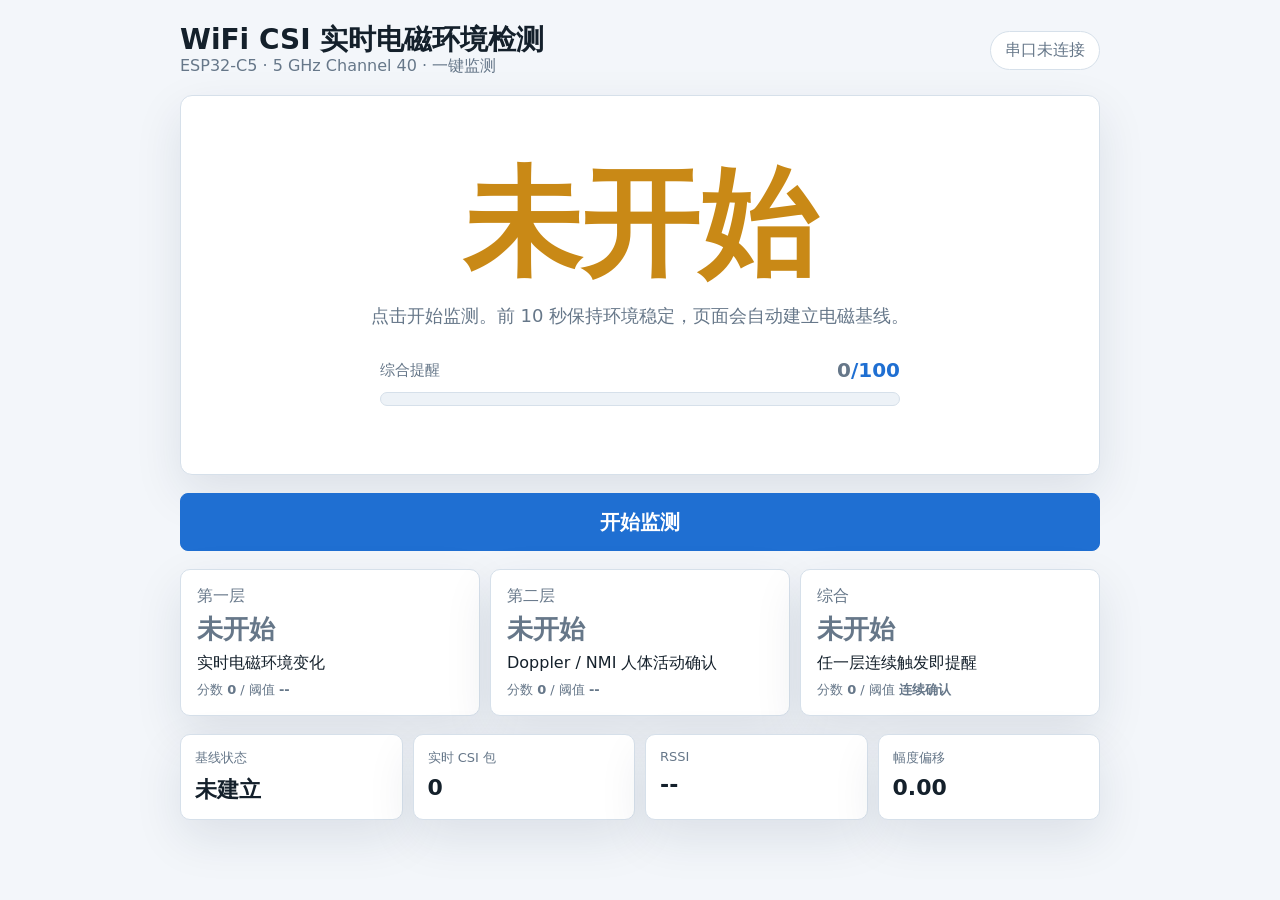
==== index.html @ 263f4087 "Publish WiFi CSI presence frontend v1" ====
<!doctype html>
<html lang="zh-CN">
  <head>
    <meta charset="UTF-8" />
    <meta name="viewport" content="width=device-width, initial-scale=1.0" />
    <title>WiFi CSI 实时电磁环境检测</title>
    <link rel="stylesheet" href="./styles.css" />
  </head>
  <body>
    <main class="shell">
      <header class="topbar">
        <div>
          <h1>WiFi CSI 实时电磁环境检测</h1>
          <p>ESP32-C5 · 5 GHz Channel 40 · 一键监测</p>
        </div>
        <div class="status-pill" id="serialStatus">串口未连接</div>
      </header>

      <section class="hero-panel" aria-label="实时判断">
        <div class="judgement idle" id="presenceState">未开始</div>
        <p id="presenceText">点击开始监测。前 10 秒保持环境稳定，页面会自动建立电磁基线。</p>
        <div class="change-meter" aria-label="电磁环境变化强度">
          <div class="meter-head">
            <span>综合提醒</span>
            <strong><span id="presenceScore">0</span>/100</strong>
          </div>
          <div class="score-bar"><span id="scoreFill"></span></div>
        </div>
      </section>

      <button id="mainButton" class="main-button">开始监测</button>

      <section class="alert-grid" aria-label="三层判定提醒">
        <article class="alert-card idle" id="changeCard">
          <span>第一层</span>
          <strong id="changeStatus">未开始</strong>
          <p id="changeText">实时电磁环境变化</p>
          <small>分数 <b id="changeScore">0</b> / 阈值 <b id="changeThreshold">--</b></small>
        </article>
        <article class="alert-card idle" id="paperCard">
          <span>第二层</span>
          <strong id="paperStatus">未开始</strong>
          <p id="paperText">Doppler / NMI 人体活动确认</p>
          <small>分数 <b id="paperScore">0</b> / 阈值 <b id="paperThreshold">--</b></small>
        </article>
        <article class="alert-card idle" id="combinedCard">
          <span>综合</span>
          <strong id="combinedStatus">未开始</strong>
          <p id="combinedText">任一层连续触发即提醒</p>
          <small>分数 <b id="combinedScore">0</b> / 阈值 <b id="combinedThreshold">连续确认</b></small>
        </article>
      </section>

      <section class="info-grid" aria-label="实时状态">
        <div>
          <span>基线状态</span>
          <strong id="calibStatus">未建立</strong>
        </div>
        <div>
          <span>实时 CSI 包</span>
          <strong id="packetCount">0</strong>
        </div>
        <div>
          <span>RSSI</span>
          <strong id="rssiValue">--</strong>
        </div>
        <div>
          <span>幅度偏移</span>
          <strong id="ampShift">0.00</strong>
        </div>
      </section>
    </main>

    <script src="./app.js"></script>
  </body>
</html>
---- styles.css ----
:root {
  color-scheme: light;
  --bg: #f3f6fa;
  --panel: #ffffff;
  --line: #d6e0ea;
  --text: #14202b;
  --muted: #667789;
  --blue: #1f6fd2;
  --green: #0d8a4d;
  --red: #d64141;
  --amber: #c98916;
  --shadow: 0 18px 48px rgba(24, 44, 68, 0.1);
  font-family: Inter, ui-sans-serif, system-ui, -apple-system, BlinkMacSystemFont, "PingFang SC", "Microsoft YaHei", sans-serif;
}

* {
  box-sizing: border-box;
}

body {
  margin: 0;
  min-height: 100vh;
  background: var(--bg);
  color: var(--text);
}

button {
  font: inherit;
}

h1,
p {
  margin: 0;
}

.shell {
  width: min(920px, calc(100vw - 32px));
  margin: 0 auto;
  padding: 24px 0 40px;
}

.topbar {
  display: flex;
  align-items: center;
  justify-content: space-between;
  gap: 16px;
  margin-bottom: 18px;
}

.topbar h1 {
  font-size: 28px;
  line-height: 1.15;
}

.topbar p,
.hero-panel p,
.info-grid span,
.meter-head span,
.alert-card span,
.alert-card small {
  color: var(--muted);
}

.status-pill {
  border: 1px solid var(--line);
  border-radius: 999px;
  background: var(--panel);
  padding: 8px 14px;
  color: var(--muted);
  white-space: nowrap;
}

.status-pill.ok {
  color: var(--green);
  border-color: rgba(13, 138, 77, 0.28);
}

.status-pill.warn {
  color: var(--amber);
  border-color: rgba(201, 137, 22, 0.34);
}

.hero-panel {
  min-height: 380px;
  border: 1px solid var(--line);
  border-radius: 12px;
  background: var(--panel);
  box-shadow: var(--shadow);
  padding: 42px;
  display: grid;
  align-content: center;
  justify-items: center;
  text-align: center;
}

.judgement {
  font-size: clamp(58px, 10vw, 118px);
  line-height: 1;
  font-weight: 850;
  letter-spacing: 0;
  color: var(--muted);
}

.judgement.idle,
.judgement.baseline {
  color: var(--amber);
}

.judgement.empty {
  color: var(--green);
}

.judgement.present {
  color: var(--red);
}

.hero-panel p {
  margin-top: 20px;
  font-size: 18px;
  line-height: 1.55;
}

.change-meter {
  width: min(520px, 100%);
  margin-top: 28px;
}

.meter-head {
  display: flex;
  align-items: center;
  justify-content: space-between;
  gap: 12px;
  margin-bottom: 10px;
  font-size: 15px;
}

.meter-head strong {
  color: var(--blue);
  font-size: 20px;
}

.score-bar {
  height: 14px;
  border: 1px solid var(--line);
  border-radius: 999px;
  overflow: hidden;
  background: #edf2f7;
}

.score-bar span {
  display: block;
  height: 100%;
  width: 0%;
  background: linear-gradient(90deg, var(--green), var(--amber), var(--red));
  transition: width 180ms ease;
}

.main-button {
  width: 100%;
  min-height: 58px;
  margin-top: 18px;
  border: 1px solid var(--blue);
  border-radius: 8px;
  background: var(--blue);
  color: #fff;
  font-size: 20px;
  font-weight: 800;
  cursor: pointer;
}

.main-button.stop {
  border-color: var(--red);
  background: var(--red);
}

.main-button:disabled {
  cursor: wait;
  opacity: 0.72;
}

.alert-grid {
  margin-top: 18px;
  display: grid;
  grid-template-columns: repeat(3, 1fr);
  gap: 10px;
}

.alert-card {
  min-height: 138px;
  border: 1px solid var(--line);
  border-radius: 10px;
  background: var(--panel);
  box-shadow: var(--shadow);
  padding: 16px;
  display: grid;
  align-content: start;
  gap: 8px;
}

.alert-card strong {
  font-size: 26px;
  line-height: 1.1;
  color: var(--muted);
}

.alert-card p {
  color: var(--text);
  line-height: 1.35;
}

.alert-card small {
  font-size: 13px;
}

.alert-card.hit {
  border-color: rgba(214, 65, 65, 0.38);
}

.alert-card.hit strong {
  color: var(--red);
}

.alert-card.clear {
  border-color: rgba(13, 138, 77, 0.24);
}

.alert-card.clear strong {
  color: var(--green);
}

.alert-card.wait strong {
  color: var(--amber);
}

.info-grid {
  margin-top: 18px;
  display: grid;
  grid-template-columns: repeat(4, 1fr);
  gap: 10px;
}

.info-grid div {
  border: 1px solid var(--line);
  border-radius: 10px;
  background: var(--panel);
  box-shadow: var(--shadow);
  padding: 14px;
}

.info-grid span {
  display: block;
  font-size: 13px;
}

.info-grid strong {
  display: block;
  margin-top: 8px;
  font-size: 22px;
}

@media (max-width: 760px) {
  .topbar,
  .alert-grid,
  .info-grid {
    display: grid;
    grid-template-columns: 1fr;
  }

  .hero-panel {
    padding: 30px 18px;
  }
}
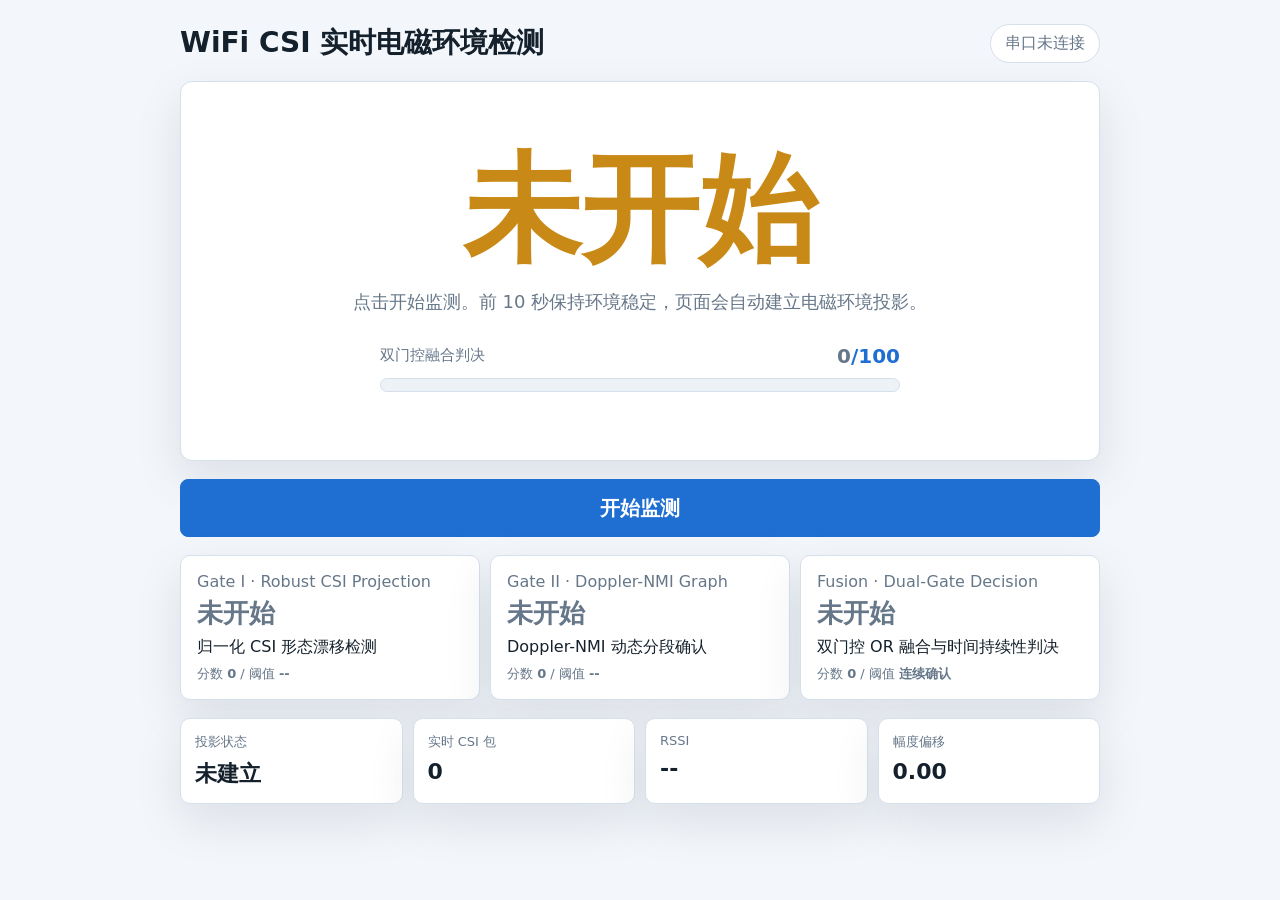
==== commit 028e27ae: "Update detector terminology" ====
--- a/index.html
+++ b/index.html
@@ -11,17 +11,16 @@
       <header class="topbar">
         <div>
           <h1>WiFi CSI 实时电磁环境检测</h1>
-          <p>ESP32-C5 · 5 GHz Channel 40 · 一键监测</p>
         </div>
         <div class="status-pill" id="serialStatus">串口未连接</div>
       </header>
 
       <section class="hero-panel" aria-label="实时判断">
         <div class="judgement idle" id="presenceState">未开始</div>
-        <p id="presenceText">点击开始监测。前 10 秒保持环境稳定，页面会自动建立电磁基线。</p>
-        <div class="change-meter" aria-label="电磁环境变化强度">
+        <p id="presenceText">点击开始监测。前 10 秒保持环境稳定，页面会自动建立电磁环境投影。</p>
+        <div class="change-meter" aria-label="双门控融合判决分数">
           <div class="meter-head">
-            <span>综合提醒</span>
+            <span>双门控融合判决</span>
             <strong><span id="presenceScore">0</span>/100</strong>
           </div>
           <div class="score-bar"><span id="scoreFill"></span></div>
@@ -32,28 +31,28 @@
 
       <section class="alert-grid" aria-label="三层判定提醒">
         <article class="alert-card idle" id="changeCard">
-          <span>第一层</span>
+          <span>Gate I · Robust CSI Projection</span>
           <strong id="changeStatus">未开始</strong>
-          <p id="changeText">实时电磁环境变化</p>
+          <p id="changeText">归一化 CSI 形态漂移检测</p>
           <small>分数 <b id="changeScore">0</b> / 阈值 <b id="changeThreshold">--</b></small>
         </article>
         <article class="alert-card idle" id="paperCard">
-          <span>第二层</span>
+          <span>Gate II · Doppler-NMI Graph</span>
           <strong id="paperStatus">未开始</strong>
-          <p id="paperText">Doppler / NMI 人体活动确认</p>
+          <p id="paperText">Doppler-NMI 动态分段确认</p>
           <small>分数 <b id="paperScore">0</b> / 阈值 <b id="paperThreshold">--</b></small>
         </article>
         <article class="alert-card idle" id="combinedCard">
-          <span>综合</span>
+          <span>Fusion · Dual-Gate Decision</span>
           <strong id="combinedStatus">未开始</strong>
-          <p id="combinedText">任一层连续触发即提醒</p>
+          <p id="combinedText">双门控 OR 融合与时间持续性判决</p>
           <small>分数 <b id="combinedScore">0</b> / 阈值 <b id="combinedThreshold">连续确认</b></small>
         </article>
       </section>
 
       <section class="info-grid" aria-label="实时状态">
         <div>
-          <span>基线状态</span>
+          <span>投影状态</span>
           <strong id="calibStatus">未建立</strong>
         </div>
         <div>
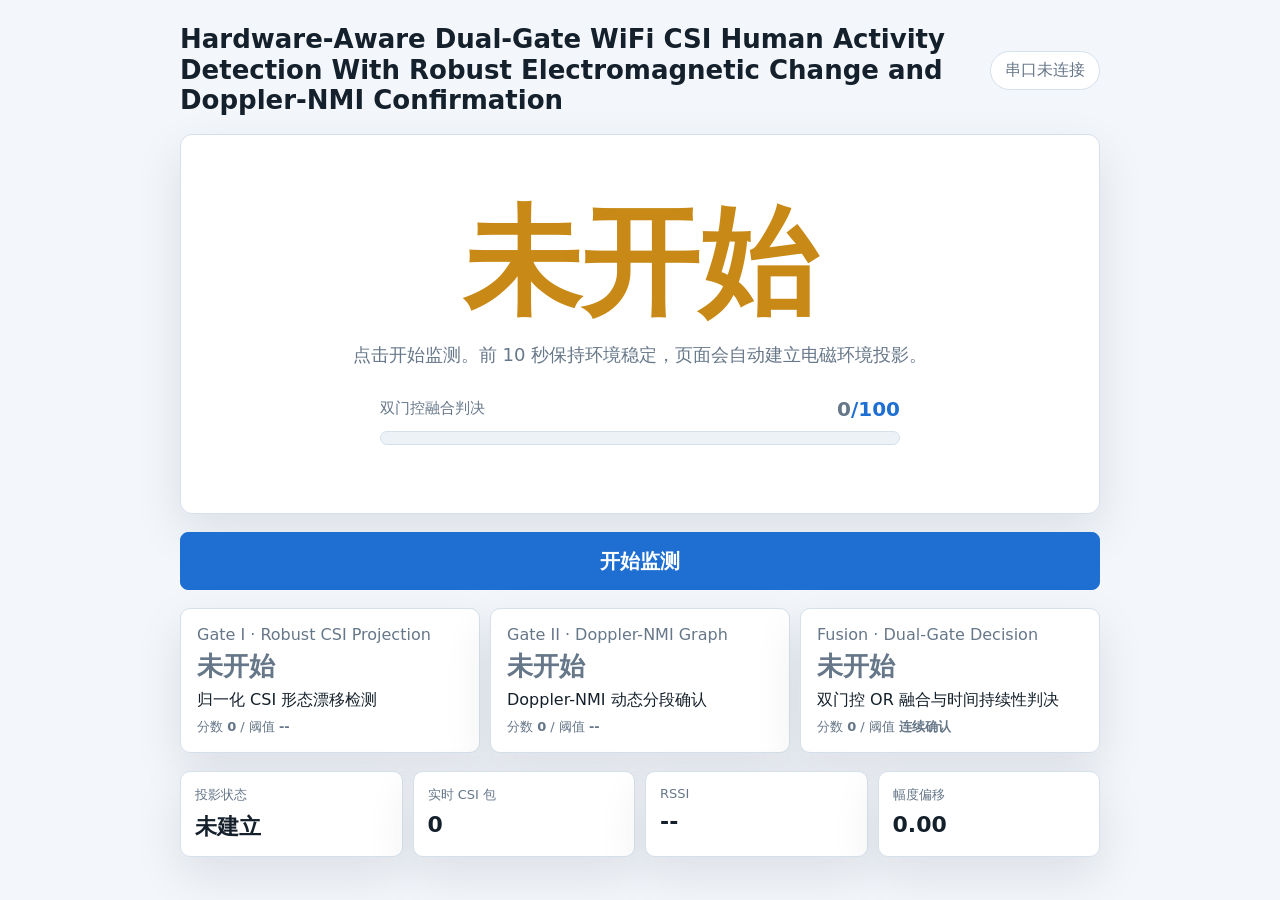
==== commit 1e375ff8: "Use paper title in frontend" ====
--- a/index.html
+++ b/index.html
@@ -3,14 +3,14 @@
   <head>
     <meta charset="UTF-8" />
     <meta name="viewport" content="width=device-width, initial-scale=1.0" />
-    <title>WiFi CSI 实时电磁环境检测</title>
+    <title>Hardware-Aware Dual-Gate WiFi CSI Human Activity Detection With Robust Electromagnetic Change and Doppler-NMI Confirmation</title>
     <link rel="stylesheet" href="./styles.css" />
   </head>
   <body>
     <main class="shell">
       <header class="topbar">
         <div>
-          <h1>WiFi CSI 实时电磁环境检测</h1>
+          <h1>Hardware-Aware Dual-Gate WiFi CSI Human Activity Detection With Robust Electromagnetic Change and Doppler-NMI Confirmation</h1>
         </div>
         <div class="status-pill" id="serialStatus">串口未连接</div>
       </header>
--- a/styles.css
+++ b/styles.css
@@ -47,9 +47,13 @@
   margin-bottom: 18px;
 }
 
+.topbar > div:first-child {
+  min-width: 0;
+}
+
 .topbar h1 {
-  font-size: 28px;
-  line-height: 1.15;
+  font-size: clamp(20px, 2.6vw, 26px);
+  line-height: 1.18;
 }
 
 .topbar p,
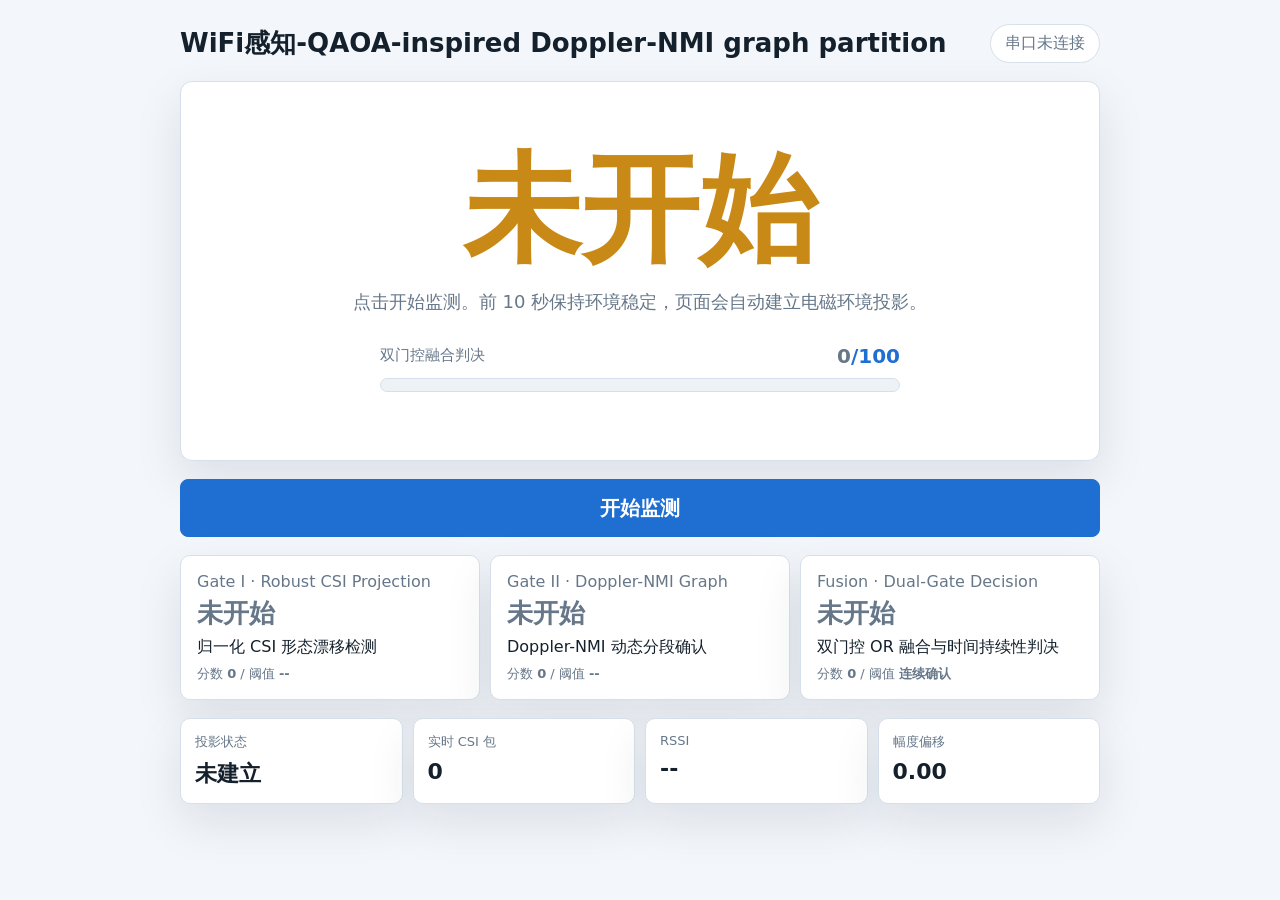
==== commit 66b0c465: "Rename page title" ====
--- a/index.html
+++ b/index.html
@@ -3,14 +3,14 @@
   <head>
     <meta charset="UTF-8" />
     <meta name="viewport" content="width=device-width, initial-scale=1.0" />
-    <title>Hardware-Aware Dual-Gate WiFi CSI Human Activity Detection With Robust Electromagnetic Change and Doppler-NMI Confirmation</title>
+    <title>WiFi感知-QAOA-inspired Doppler-NMI graph partition</title>
     <link rel="stylesheet" href="./styles.css" />
   </head>
   <body>
     <main class="shell">
       <header class="topbar">
         <div>
-          <h1>Hardware-Aware Dual-Gate WiFi CSI Human Activity Detection With Robust Electromagnetic Change and Doppler-NMI Confirmation</h1>
+          <h1>WiFi感知-QAOA-inspired Doppler-NMI graph partition</h1>
         </div>
         <div class="status-pill" id="serialStatus">串口未连接</div>
       </header>
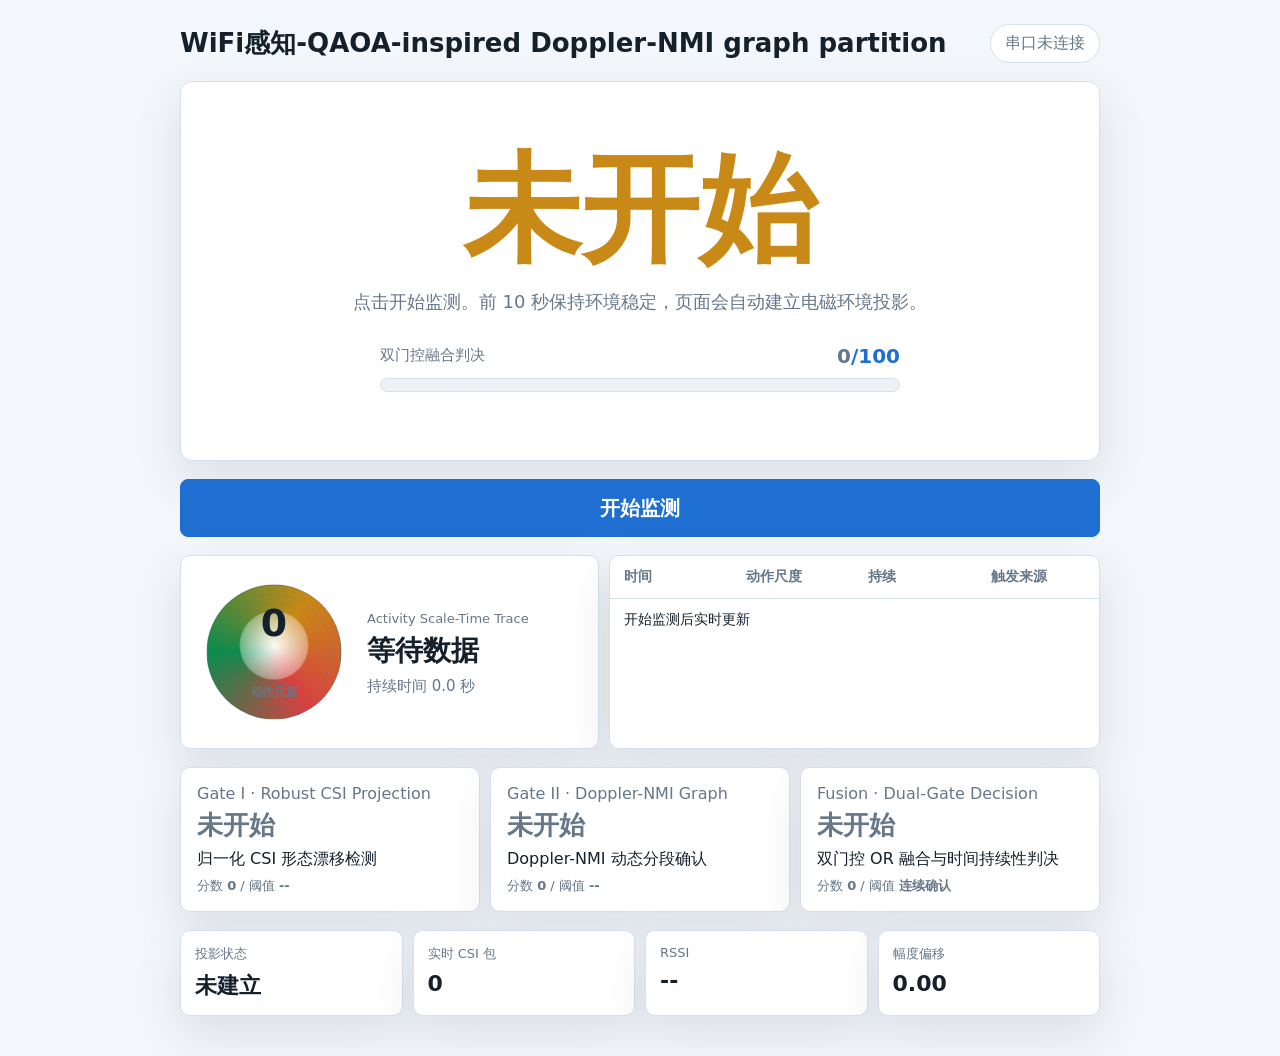
==== commit 4757cf8c: "Add motion scale timeline panel" ====
--- a/index.html
+++ b/index.html
@@ -28,6 +28,37 @@
       </section>
 
       <button id="mainButton" class="main-button">开始监测</button>
+
+      <section class="motion-panel" aria-label="动作尺度时间轴">
+        <div class="motion-visual">
+          <div class="motion-orb" id="motionOrb">
+            <span id="motionScale">0</span>
+            <small>动作尺度</small>
+          </div>
+          <div class="motion-copy">
+            <span>Activity Scale-Time Trace</span>
+            <strong id="motionLevel">等待数据</strong>
+            <p id="motionDuration">持续时间 0.0 秒</p>
+          </div>
+        </div>
+        <div class="motion-table-wrap">
+          <table class="motion-table">
+            <thead>
+              <tr>
+                <th>时间</th>
+                <th>动作尺度</th>
+                <th>持续</th>
+                <th>触发来源</th>
+              </tr>
+            </thead>
+            <tbody id="motionTimelineBody">
+              <tr>
+                <td colspan="4">开始监测后实时更新</td>
+              </tr>
+            </tbody>
+          </table>
+        </div>
+      </section>
 
       <section class="alert-grid" aria-label="三层判定提醒">
         <article class="alert-card idle" id="changeCard">
--- a/styles.css
+++ b/styles.css
@@ -182,6 +182,144 @@
   opacity: 0.72;
 }
 
+.motion-panel {
+  margin-top: 18px;
+  display: grid;
+  grid-template-columns: 0.92fr 1.08fr;
+  gap: 10px;
+}
+
+.motion-visual,
+.motion-table-wrap {
+  border: 1px solid var(--line);
+  border-radius: 10px;
+  background: var(--panel);
+  box-shadow: var(--shadow);
+}
+
+.motion-visual {
+  min-height: 194px;
+  padding: 18px;
+  display: grid;
+  grid-template-columns: 150px 1fr;
+  align-items: center;
+  gap: 18px;
+}
+
+.motion-orb {
+  --motion-scale: 0;
+  position: relative;
+  width: 150px;
+  aspect-ratio: 1;
+  border-radius: 50%;
+  display: grid;
+  place-items: center;
+  text-align: center;
+  border: 1px solid rgba(31, 111, 210, 0.22);
+  background:
+    radial-gradient(circle at 50% 45%, rgba(255, 255, 255, 0.95), rgba(255, 255, 255, 0.36) 34%, transparent 35%),
+    conic-gradient(from -90deg, var(--green), var(--amber), var(--red), var(--green));
+  transform: scale(calc(0.9 + var(--motion-scale) * 0.0016));
+  transition: transform 180ms ease, filter 180ms ease;
+}
+
+.motion-orb::before,
+.motion-orb::after {
+  content: "";
+  position: absolute;
+  inset: calc(10px - var(--motion-scale) * 0.035px);
+  border-radius: inherit;
+  border: 1px solid rgba(31, 111, 210, 0.18);
+  pointer-events: none;
+}
+
+.motion-orb::after {
+  inset: calc(20px - var(--motion-scale) * 0.05px);
+  border-color: rgba(214, 65, 65, 0.16);
+}
+
+.motion-orb.active {
+  filter: saturate(1.18);
+  animation: motionPulse 1.35s ease-in-out infinite;
+}
+
+.motion-orb span {
+  position: relative;
+  display: block;
+  font-size: 42px;
+  font-weight: 850;
+  line-height: 1;
+  color: var(--text);
+}
+
+.motion-orb small {
+  position: relative;
+  display: block;
+  margin-top: 6px;
+  color: var(--muted);
+  font-size: 13px;
+  font-weight: 700;
+}
+
+.motion-copy span,
+.motion-table th {
+  color: var(--muted);
+  font-size: 13px;
+}
+
+.motion-copy strong {
+  display: block;
+  margin-top: 8px;
+  font-size: 28px;
+  line-height: 1.12;
+}
+
+.motion-copy p {
+  margin-top: 10px;
+  color: var(--muted);
+  font-size: 15px;
+}
+
+.motion-table-wrap {
+  overflow: hidden;
+}
+
+.motion-table {
+  width: 100%;
+  border-collapse: collapse;
+  table-layout: fixed;
+}
+
+.motion-table th,
+.motion-table td {
+  padding: 12px 14px;
+  border-bottom: 1px solid var(--line);
+  text-align: left;
+  font-size: 14px;
+  vertical-align: top;
+}
+
+.motion-table tbody tr:last-child td {
+  border-bottom: 0;
+}
+
+.motion-table td {
+  color: var(--text);
+}
+
+.motion-table td:nth-child(2) {
+  font-weight: 800;
+}
+
+@keyframes motionPulse {
+  0%, 100% {
+    box-shadow: 0 0 0 0 rgba(31, 111, 210, 0.14), 0 0 0 0 rgba(214, 65, 65, 0.1);
+  }
+  50% {
+    box-shadow: 0 0 0 12px rgba(31, 111, 210, 0.04), 0 0 0 24px rgba(214, 65, 65, 0.03);
+  }
+}
+
 .alert-grid {
   margin-top: 18px;
   display: grid;
@@ -265,11 +403,24 @@
 @media (max-width: 760px) {
   .topbar,
   .alert-grid,
+  .motion-panel,
   .info-grid {
     display: grid;
     grid-template-columns: 1fr;
   }
 
+  .motion-visual {
+    grid-template-columns: 1fr;
+    justify-items: center;
+    text-align: center;
+  }
+
+  .motion-table th,
+  .motion-table td {
+    padding: 10px 8px;
+    font-size: 13px;
+  }
+
   .hero-panel {
     padding: 30px 18px;
   }
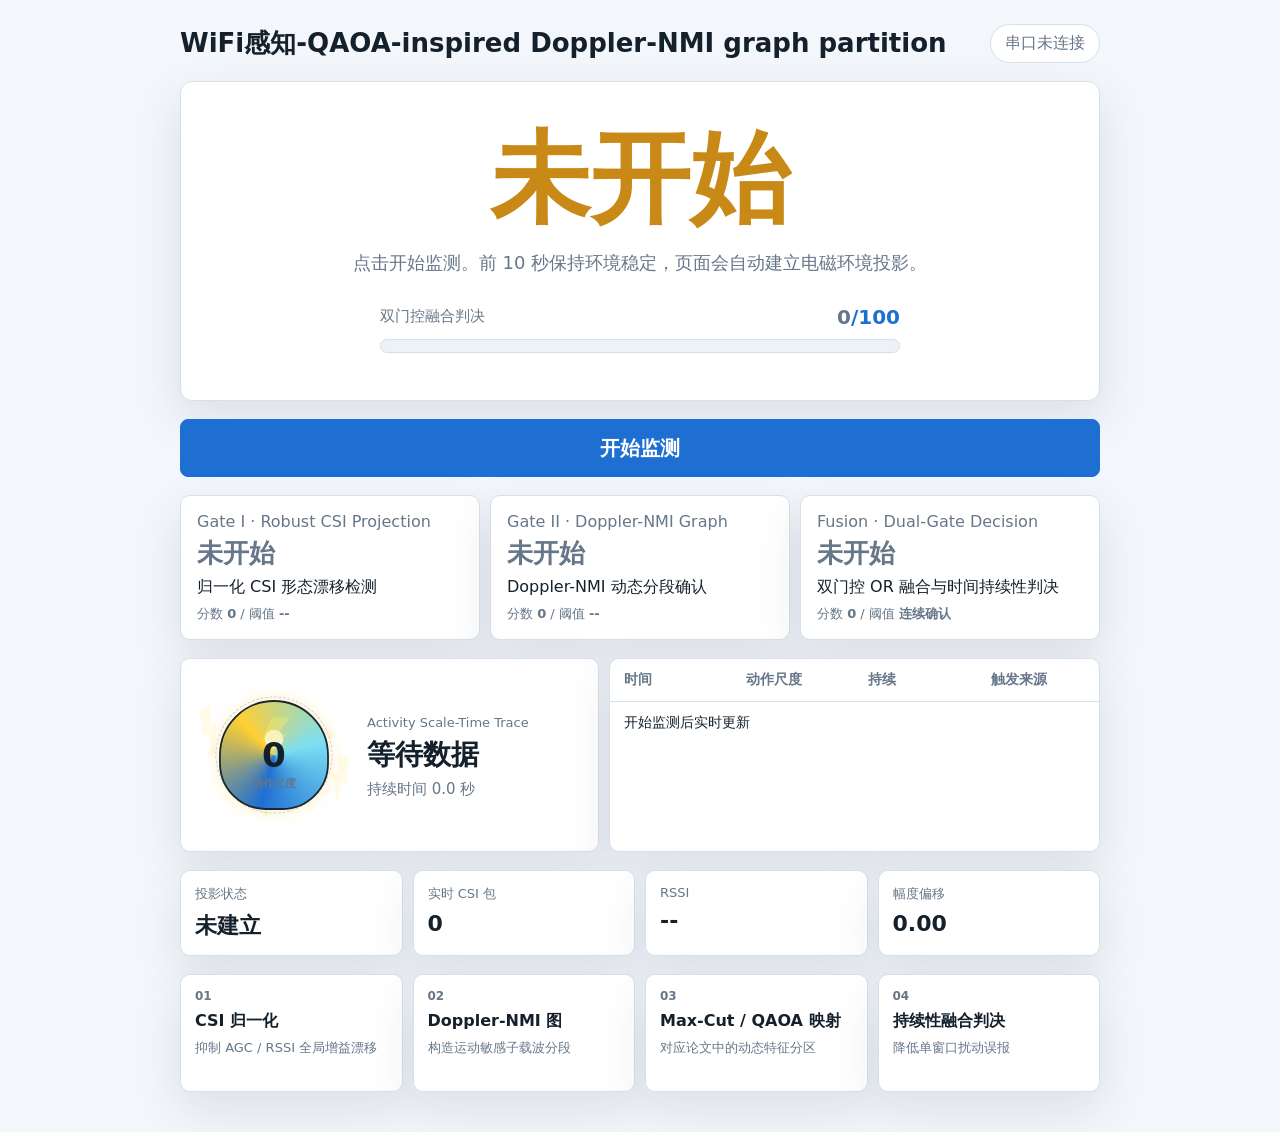
==== commit b51ca4a2: "Refine action scale interface" ====
--- a/index.html
+++ b/index.html
@@ -29,11 +29,39 @@
 
       <button id="mainButton" class="main-button">开始监测</button>
 
+      <section class="alert-grid" aria-label="三层判定提醒">
+        <article class="alert-card idle" id="changeCard">
+          <span>Gate I · Robust CSI Projection</span>
+          <strong id="changeStatus">待初始化</strong>
+          <p id="changeText">归一化 CSI 形态漂移检测</p>
+          <small>分数 <b id="changeScore">0</b> / 阈值 <b id="changeThreshold">--</b></small>
+        </article>
+        <article class="alert-card idle" id="paperCard">
+          <span>Gate II · Doppler-NMI Graph</span>
+          <strong id="paperStatus">待初始化</strong>
+          <p id="paperText">Doppler-NMI 动态分段确认</p>
+          <small>分数 <b id="paperScore">0</b> / 阈值 <b id="paperThreshold">--</b></small>
+        </article>
+        <article class="alert-card idle" id="combinedCard">
+          <span>Fusion · Dual-Gate Decision</span>
+          <strong id="combinedStatus">待初始化</strong>
+          <p id="combinedText">双门控 OR 融合与时间持续性判决</p>
+          <small>分数 <b id="combinedScore">0</b> / 阈值 <b id="combinedThreshold">连续确认</b></small>
+        </article>
+      </section>
+
       <section class="motion-panel" aria-label="动作尺度时间轴">
         <div class="motion-visual">
-          <div class="motion-orb" id="motionOrb">
-            <span id="motionScale">0</span>
-            <small>动作尺度</small>
+          <div class="motion-mascot" id="motionOrb" aria-label="放电动作尺度动画">
+            <div class="spark spark-a"></div>
+            <div class="spark spark-b"></div>
+            <div class="spark spark-c"></div>
+            <div class="bolt bolt-left"></div>
+            <div class="bolt bolt-right"></div>
+            <div class="mascot-body">
+              <span id="motionScale">0</span>
+              <small>动作尺度</small>
+            </div>
           </div>
           <div class="motion-copy">
             <span>Activity Scale-Time Trace</span>
@@ -60,27 +88,6 @@
         </div>
       </section>
 
-      <section class="alert-grid" aria-label="三层判定提醒">
-        <article class="alert-card idle" id="changeCard">
-          <span>Gate I · Robust CSI Projection</span>
-          <strong id="changeStatus">未开始</strong>
-          <p id="changeText">归一化 CSI 形态漂移检测</p>
-          <small>分数 <b id="changeScore">0</b> / 阈值 <b id="changeThreshold">--</b></small>
-        </article>
-        <article class="alert-card idle" id="paperCard">
-          <span>Gate II · Doppler-NMI Graph</span>
-          <strong id="paperStatus">未开始</strong>
-          <p id="paperText">Doppler-NMI 动态分段确认</p>
-          <small>分数 <b id="paperScore">0</b> / 阈值 <b id="paperThreshold">--</b></small>
-        </article>
-        <article class="alert-card idle" id="combinedCard">
-          <span>Fusion · Dual-Gate Decision</span>
-          <strong id="combinedStatus">未开始</strong>
-          <p id="combinedText">双门控 OR 融合与时间持续性判决</p>
-          <small>分数 <b id="combinedScore">0</b> / 阈值 <b id="combinedThreshold">连续确认</b></small>
-        </article>
-      </section>
-
       <section class="info-grid" aria-label="实时状态">
         <div>
           <span>投影状态</span>
@@ -99,8 +106,31 @@
           <strong id="ampShift">0.00</strong>
         </div>
       </section>
+
+      <section class="method-strip" aria-label="QAOA 论文方法链路">
+        <div>
+          <span>01</span>
+          <strong>CSI 归一化</strong>
+          <p>抑制 AGC / RSSI 全局增益漂移</p>
+        </div>
+        <div>
+          <span>02</span>
+          <strong>Doppler-NMI 图</strong>
+          <p>构造运动敏感子载波分段</p>
+        </div>
+        <div>
+          <span>03</span>
+          <strong>Max-Cut / QAOA 映射</strong>
+          <p>对应论文中的动态特征分区</p>
+        </div>
+        <div>
+          <span>04</span>
+          <strong>持续性融合判决</strong>
+          <p>降低单窗口扰动误报</p>
+        </div>
+      </section>
     </main>
 
-    <script src="./app.js"></script>
+    <script src="./app.js?v=scale-motion-20260528"></script>
   </body>
 </html>
--- a/styles.css
+++ b/styles.css
@@ -85,12 +85,12 @@
 }
 
 .hero-panel {
-  min-height: 380px;
+  min-height: 320px;
   border: 1px solid var(--line);
   border-radius: 12px;
   background: var(--panel);
   box-shadow: var(--shadow);
-  padding: 42px;
+  padding: 34px;
   display: grid;
   align-content: center;
   justify-items: center;
@@ -98,7 +98,7 @@
 }
 
 .judgement {
-  font-size: clamp(58px, 10vw, 118px);
+  font-size: clamp(52px, 8.6vw, 100px);
   line-height: 1;
   font-weight: 850;
   letter-spacing: 0;
@@ -115,6 +115,23 @@
 }
 
 .judgement.present {
+  color: var(--red);
+}
+
+.judgement.stable {
+  color: var(--green);
+}
+
+.judgement.candidate,
+.judgement.weak {
+  color: var(--amber);
+}
+
+.judgement.medium {
+  color: var(--blue);
+}
+
+.judgement.strong {
   color: var(--red);
 }
 
@@ -206,59 +223,150 @@
   gap: 18px;
 }
 
-.motion-orb {
+.motion-mascot {
   --motion-scale: 0;
   position: relative;
   width: 150px;
   aspect-ratio: 1;
-  border-radius: 50%;
   display: grid;
   place-items: center;
-  text-align: center;
-  border: 1px solid rgba(31, 111, 210, 0.22);
-  background:
-    radial-gradient(circle at 50% 45%, rgba(255, 255, 255, 0.95), rgba(255, 255, 255, 0.36) 34%, transparent 35%),
-    conic-gradient(from -90deg, var(--green), var(--amber), var(--red), var(--green));
   transform: scale(calc(0.9 + var(--motion-scale) * 0.0016));
   transition: transform 180ms ease, filter 180ms ease;
 }
 
-.motion-orb::before,
-.motion-orb::after {
+.motion-mascot::before,
+.motion-mascot::after {
   content: "";
   position: absolute;
-  inset: calc(10px - var(--motion-scale) * 0.035px);
-  border-radius: inherit;
-  border: 1px solid rgba(31, 111, 210, 0.18);
-  pointer-events: none;
-}
-
-.motion-orb::after {
-  inset: calc(20px - var(--motion-scale) * 0.05px);
-  border-color: rgba(214, 65, 65, 0.16);
-}
-
-.motion-orb.active {
+  inset: calc(10px - var(--motion-scale) * 0.025px);
+  border-radius: 50%;
+  background: transparent;
+  border: 1px dashed rgba(31, 111, 210, 0.34);
+  z-index: 0;
+  transform-origin: center;
+}
+
+.motion-mascot::before {
+  transform: rotate(-22deg);
+}
+
+.motion-mascot::after {
+  inset: calc(24px - var(--motion-scale) * 0.035px);
+  border-style: solid;
+  border-color: rgba(255, 207, 50, 0.58);
+  transform: rotate(28deg);
+}
+
+.motion-mascot.active {
   filter: saturate(1.18);
-  animation: motionPulse 1.35s ease-in-out infinite;
-}
-
-.motion-orb span {
+  animation: mascotBounce 1.25s ease-in-out infinite;
+}
+
+.mascot-body {
   position: relative;
+  z-index: 1;
+  width: 122px;
+  height: 122px;
+  border-radius: 54% 54% 46% 46%;
+  display: grid;
+  align-content: center;
+  justify-items: center;
+  text-align: center;
+  border: 2px solid #1b2632;
+  background:
+    radial-gradient(circle at 50% 35%, rgba(255, 255, 255, 0.74) 0 10%, transparent 11%),
+    conic-gradient(from -45deg, #ffcf32, #7bdff2, #1f6fd2, #ffcf32);
+  box-shadow:
+    0 0 0 calc(var(--motion-scale) * 0.08px) rgba(255, 207, 50, 0.18),
+    0 0 calc(18px + var(--motion-scale) * 0.24px) rgba(255, 207, 50, 0.35);
+}
+
+.mascot-body::before {
+  content: "";
+  position: absolute;
+  top: 17px;
+  width: 36px;
+  height: 46px;
+  border-radius: 3px;
+  background: rgba(255, 239, 118, 0.88);
+  clip-path: polygon(44% 0, 100% 0, 62% 40%, 90% 40%, 28% 100%, 42% 56%, 12% 56%);
+  opacity: calc(0.36 + var(--motion-scale) * 0.004);
+}
+
+.mascot-body span {
+  position: relative;
+  z-index: 1;
   display: block;
-  font-size: 42px;
+  margin-top: 22px;
+  font-size: 38px;
   font-weight: 850;
   line-height: 1;
   color: var(--text);
 }
 
-.motion-orb small {
+.mascot-body small {
   position: relative;
+  z-index: 1;
   display: block;
-  margin-top: 6px;
-  color: var(--muted);
-  font-size: 13px;
+  margin-top: 5px;
+  color: var(--muted);
+  font-size: 12px;
   font-weight: 700;
+}
+
+.spark,
+.bolt {
+  position: absolute;
+  opacity: calc(0.12 + var(--motion-scale) * 0.0088);
+  pointer-events: none;
+}
+
+.spark {
+  width: calc(8px + var(--motion-scale) * 0.08px);
+  aspect-ratio: 1;
+  border-radius: 50%;
+  background: #ffdd3d;
+  box-shadow: 0 0 18px rgba(255, 221, 61, 0.8);
+  animation: sparkDrift 1.5s ease-in-out infinite;
+}
+
+.spark-a {
+  left: 2px;
+  top: 68px;
+}
+
+.spark-b {
+  right: 8px;
+  top: 48px;
+  animation-delay: 0.22s;
+}
+
+.spark-c {
+  left: 62px;
+  bottom: 6px;
+  animation-delay: 0.42s;
+}
+
+.bolt {
+  width: calc(24px + var(--motion-scale) * 0.16px);
+  height: calc(54px + var(--motion-scale) * 0.22px);
+  background: #ffdd3d;
+  clip-path: polygon(42% 0, 100% 0, 62% 38%, 92% 38%, 26% 100%, 42% 52%, 12% 52%);
+  filter: drop-shadow(0 0 10px rgba(255, 221, 61, 0.72));
+  animation: boltFlash 1.1s ease-in-out infinite;
+}
+
+.bolt-left {
+  left: -8px;
+  top: 22px;
+  transform: rotate(-22deg);
+}
+
+.bolt-right {
+  right: -10px;
+  top: 76px;
+  transform: scaleX(-1) rotate(-18deg);
+  animation-delay: 0.28s;
 }
 
 .motion-copy span,
@@ -311,13 +419,79 @@
   font-weight: 800;
 }
 
-@keyframes motionPulse {
+td.scale-cell strong,
+td.scale-cell small {
+  display: block;
+}
+
+td.scale-cell small {
+  margin-top: 3px;
+  color: var(--muted);
+  font-size: 12px;
+  font-weight: 700;
+}
+
+@keyframes mascotBounce {
   0%, 100% {
-    box-shadow: 0 0 0 0 rgba(31, 111, 210, 0.14), 0 0 0 0 rgba(214, 65, 65, 0.1);
+    transform: scale(calc(0.9 + var(--motion-scale) * 0.0016)) translateY(0);
   }
   50% {
-    box-shadow: 0 0 0 12px rgba(31, 111, 210, 0.04), 0 0 0 24px rgba(214, 65, 65, 0.03);
-  }
+    transform: scale(calc(0.93 + var(--motion-scale) * 0.0018)) translateY(-4px);
+  }
+}
+
+@keyframes sparkDrift {
+  0%, 100% {
+    transform: translate(0, 0) scale(0.75);
+  }
+  50% {
+    transform: translate(5px, -7px) scale(1.08);
+  }
+}
+
+@keyframes boltFlash {
+  0%, 100% {
+    opacity: calc(0.1 + var(--motion-scale) * 0.005);
+  }
+  50% {
+    opacity: calc(0.2 + var(--motion-scale) * 0.009);
+  }
+}
+
+.method-strip {
+  margin-top: 18px;
+  display: grid;
+  grid-template-columns: repeat(4, 1fr);
+  gap: 10px;
+}
+
+.method-strip div {
+  min-height: 118px;
+  border: 1px solid var(--line);
+  border-radius: 10px;
+  background: var(--panel);
+  box-shadow: var(--shadow);
+  padding: 14px;
+  display: grid;
+  align-content: start;
+  gap: 8px;
+}
+
+.method-strip span {
+  color: var(--muted);
+  font-size: 12px;
+  font-weight: 800;
+}
+
+.method-strip strong {
+  font-size: 16px;
+  line-height: 1.25;
+}
+
+.method-strip p {
+  color: var(--muted);
+  font-size: 13px;
+  line-height: 1.4;
 }
 
 .alert-grid {
@@ -402,6 +576,7 @@
 
 @media (max-width: 760px) {
   .topbar,
+  .method-strip,
   .alert-grid,
   .motion-panel,
   .info-grid {
@@ -415,6 +590,15 @@
     text-align: center;
   }
 
+  .hero-panel {
+    min-height: 300px;
+    padding: 28px 20px;
+  }
+
+  .judgement {
+    font-size: clamp(50px, 15vw, 74px);
+  }
+
   .motion-table th,
   .motion-table td {
     padding: 10px 8px;
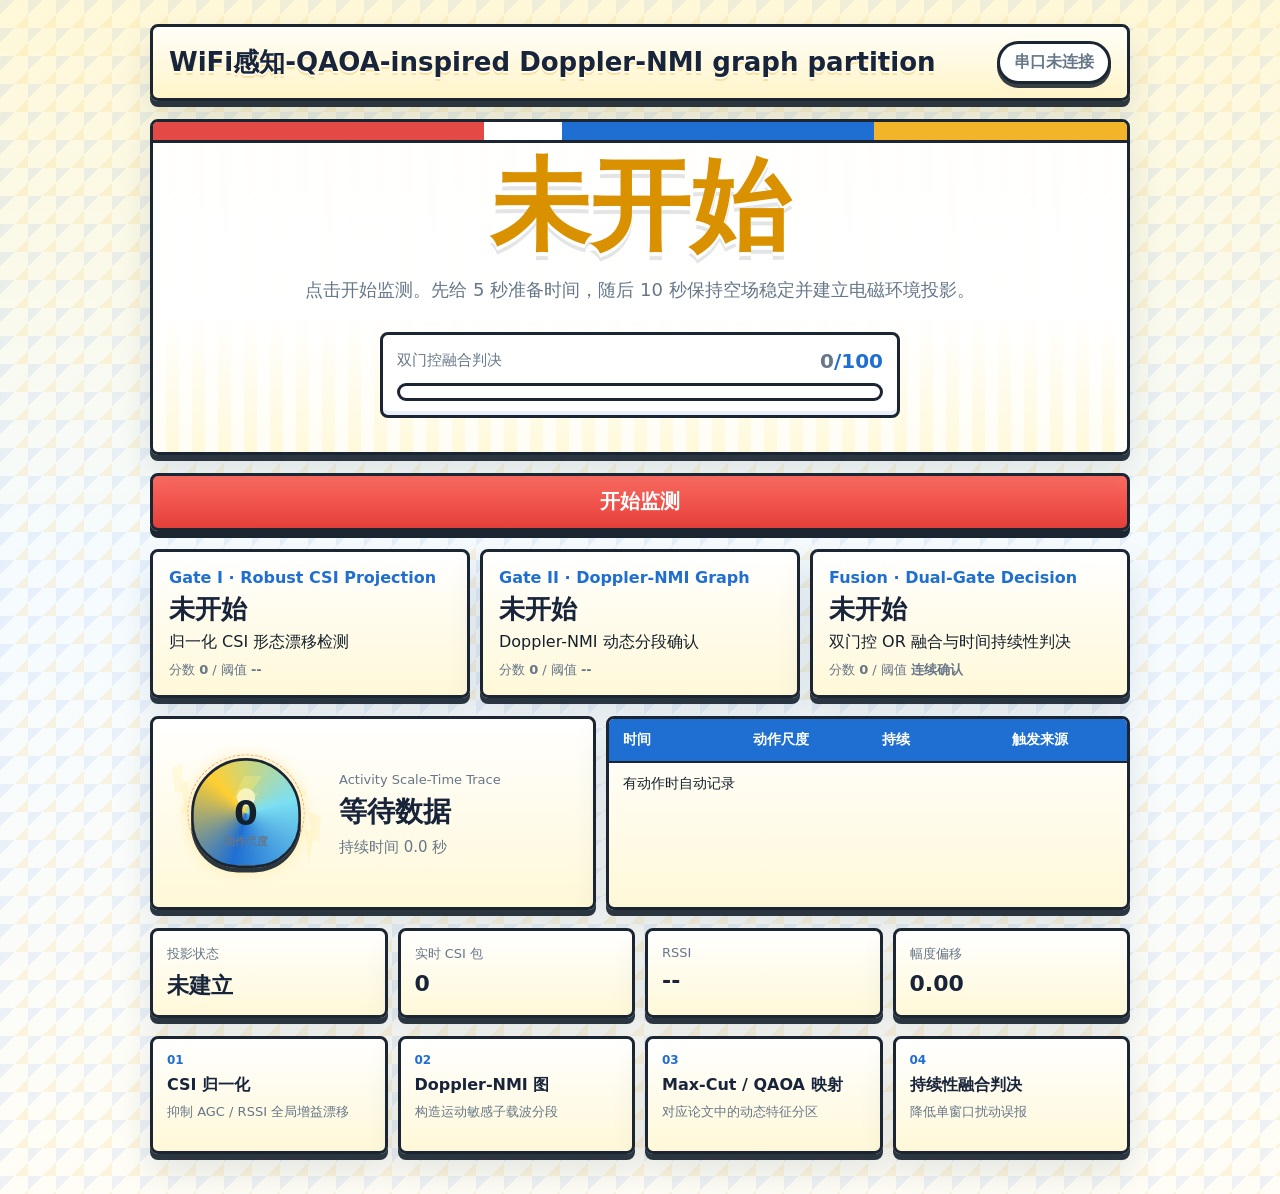
==== commit 1da91394: "Add version three prep timer theme" ====
--- a/index.html
+++ b/index.html
@@ -17,7 +17,7 @@
 
       <section class="hero-panel" aria-label="实时判断">
         <div class="judgement idle" id="presenceState">未开始</div>
-        <p id="presenceText">点击开始监测。前 10 秒保持环境稳定，页面会自动建立电磁环境投影。</p>
+        <p id="presenceText">点击开始监测。先给 5 秒准备时间，随后 10 秒保持空场稳定并建立电磁环境投影。</p>
         <div class="change-meter" aria-label="双门控融合判决分数">
           <div class="meter-head">
             <span>双门控融合判决</span>
@@ -81,7 +81,7 @@
             </thead>
             <tbody id="motionTimelineBody">
               <tr>
-                <td colspan="4">开始监测后实时更新</td>
+                <td colspan="4">有动作时自动记录</td>
               </tr>
             </tbody>
           </table>
@@ -131,6 +131,6 @@
       </section>
     </main>
 
-    <script src="./app.js?v=scale-motion-20260528"></script>
+    <script src="./app.js?v=version3-prep-20260528"></script>
   </body>
 </html>
--- a/styles.css
+++ b/styles.css
@@ -574,6 +574,168 @@
   font-size: 22px;
 }
 
+body {
+  background:
+    linear-gradient(135deg, rgba(39, 107, 220, 0.08) 25%, transparent 25%) 0 0 / 28px 28px,
+    linear-gradient(315deg, rgba(242, 180, 41, 0.12) 25%, transparent 25%) 0 0 / 28px 28px,
+    linear-gradient(180deg, #fff8d8 0%, #f5fbff 48%, #fffdf5 100%);
+}
+
+.shell {
+  width: min(980px, calc(100vw - 32px));
+}
+
+.topbar,
+.hero-panel,
+.motion-visual,
+.motion-table-wrap,
+.alert-card,
+.info-grid div,
+.method-strip div {
+  border: 3px solid #1b2632;
+  border-radius: 8px;
+  box-shadow: 0 6px 0 rgba(27, 38, 50, 0.92), 0 18px 34px rgba(39, 68, 96, 0.13);
+}
+
+.topbar {
+  padding: 14px 16px;
+  background: linear-gradient(180deg, #fffef8, #fff5c9);
+}
+
+.topbar h1 {
+  color: #17243a;
+  text-shadow: 0 2px 0 #ffffff, 0 4px 0 rgba(242, 180, 41, 0.35);
+}
+
+.status-pill {
+  border: 3px solid #1b2632;
+  border-radius: 999px;
+  background: #ffffff;
+  box-shadow: 0 4px 0 rgba(27, 38, 50, 0.88);
+  font-weight: 800;
+}
+
+.hero-panel {
+  position: relative;
+  overflow: hidden;
+  background:
+    linear-gradient(90deg, rgba(255, 255, 255, 0.84) 0 49%, rgba(255, 255, 255, 0.46) 50% 100%) 0 0 / 26px 26px,
+    linear-gradient(180deg, #fffef8 0%, #ffffff 58%, #fff3bd 100%);
+}
+
+.hero-panel::before {
+  content: "";
+  position: absolute;
+  inset: 0 0 auto;
+  height: 18px;
+  background: linear-gradient(90deg, #e34a45 0 34%, #ffffff 34% 42%, #1f6fd2 42% 74%, #f2b429 74% 100%);
+  border-bottom: 3px solid #1b2632;
+}
+
+.judgement {
+  color: #1b2632;
+  text-shadow: 0 4px 0 #ffffff, 0 8px 0 rgba(27, 38, 50, 0.12);
+}
+
+.judgement.idle,
+.judgement.baseline {
+  color: #d99100;
+}
+
+.change-meter {
+  border: 3px solid #1b2632;
+  border-radius: 8px;
+  background: #ffffff;
+  padding: 14px;
+  box-shadow: inset 0 -4px 0 rgba(39, 107, 210, 0.1);
+}
+
+.score-bar {
+  height: 18px;
+  border: 3px solid #1b2632;
+  background: #ffffff;
+}
+
+.score-bar span {
+  background: linear-gradient(90deg, #24b36b, #f2b429 48%, #e34a45);
+}
+
+.main-button {
+  border: 3px solid #1b2632;
+  border-radius: 8px;
+  background: linear-gradient(180deg, #ff6b60, #e33f3a);
+  box-shadow: 0 7px 0 #1b2632;
+  letter-spacing: 0;
+}
+
+.main-button.stop {
+  border-color: #1b2632;
+  background: linear-gradient(180deg, #357ee7, #1f5fc5);
+}
+
+.main-button:active {
+  transform: translateY(4px);
+  box-shadow: 0 3px 0 #1b2632;
+}
+
+.motion-visual,
+.motion-table-wrap,
+.alert-card,
+.info-grid div,
+.method-strip div {
+  background: linear-gradient(180deg, #ffffff, #fff8d8);
+}
+
+.motion-mascot::before {
+  border-color: rgba(227, 74, 69, 0.55);
+}
+
+.motion-mascot::after {
+  border-color: rgba(39, 107, 220, 0.55);
+}
+
+.mascot-body {
+  border: 3px solid #1b2632;
+  box-shadow:
+    0 5px 0 rgba(27, 38, 50, 0.92),
+    0 0 calc(18px + var(--motion-scale) * 0.24px) rgba(255, 207, 50, 0.46);
+}
+
+.motion-table th {
+  background: #1f6fd2;
+  color: #ffffff;
+}
+
+.motion-table th,
+.motion-table td {
+  border-bottom: 2px solid #1b2632;
+}
+
+.alert-card span,
+.method-strip span {
+  color: #1f6fd2;
+  font-weight: 900;
+}
+
+.alert-card strong,
+.info-grid strong,
+.method-strip strong,
+.motion-copy strong {
+  color: #17243a;
+}
+
+.alert-card.hit {
+  background: linear-gradient(180deg, #fff8d8, #ffe0dd);
+}
+
+.alert-card.clear {
+  background: linear-gradient(180deg, #ffffff, #dff7e9);
+}
+
+.alert-card.wait {
+  background: linear-gradient(180deg, #ffffff, #fff1bb);
+}
+
 @media (max-width: 760px) {
   .topbar,
   .method-strip,
